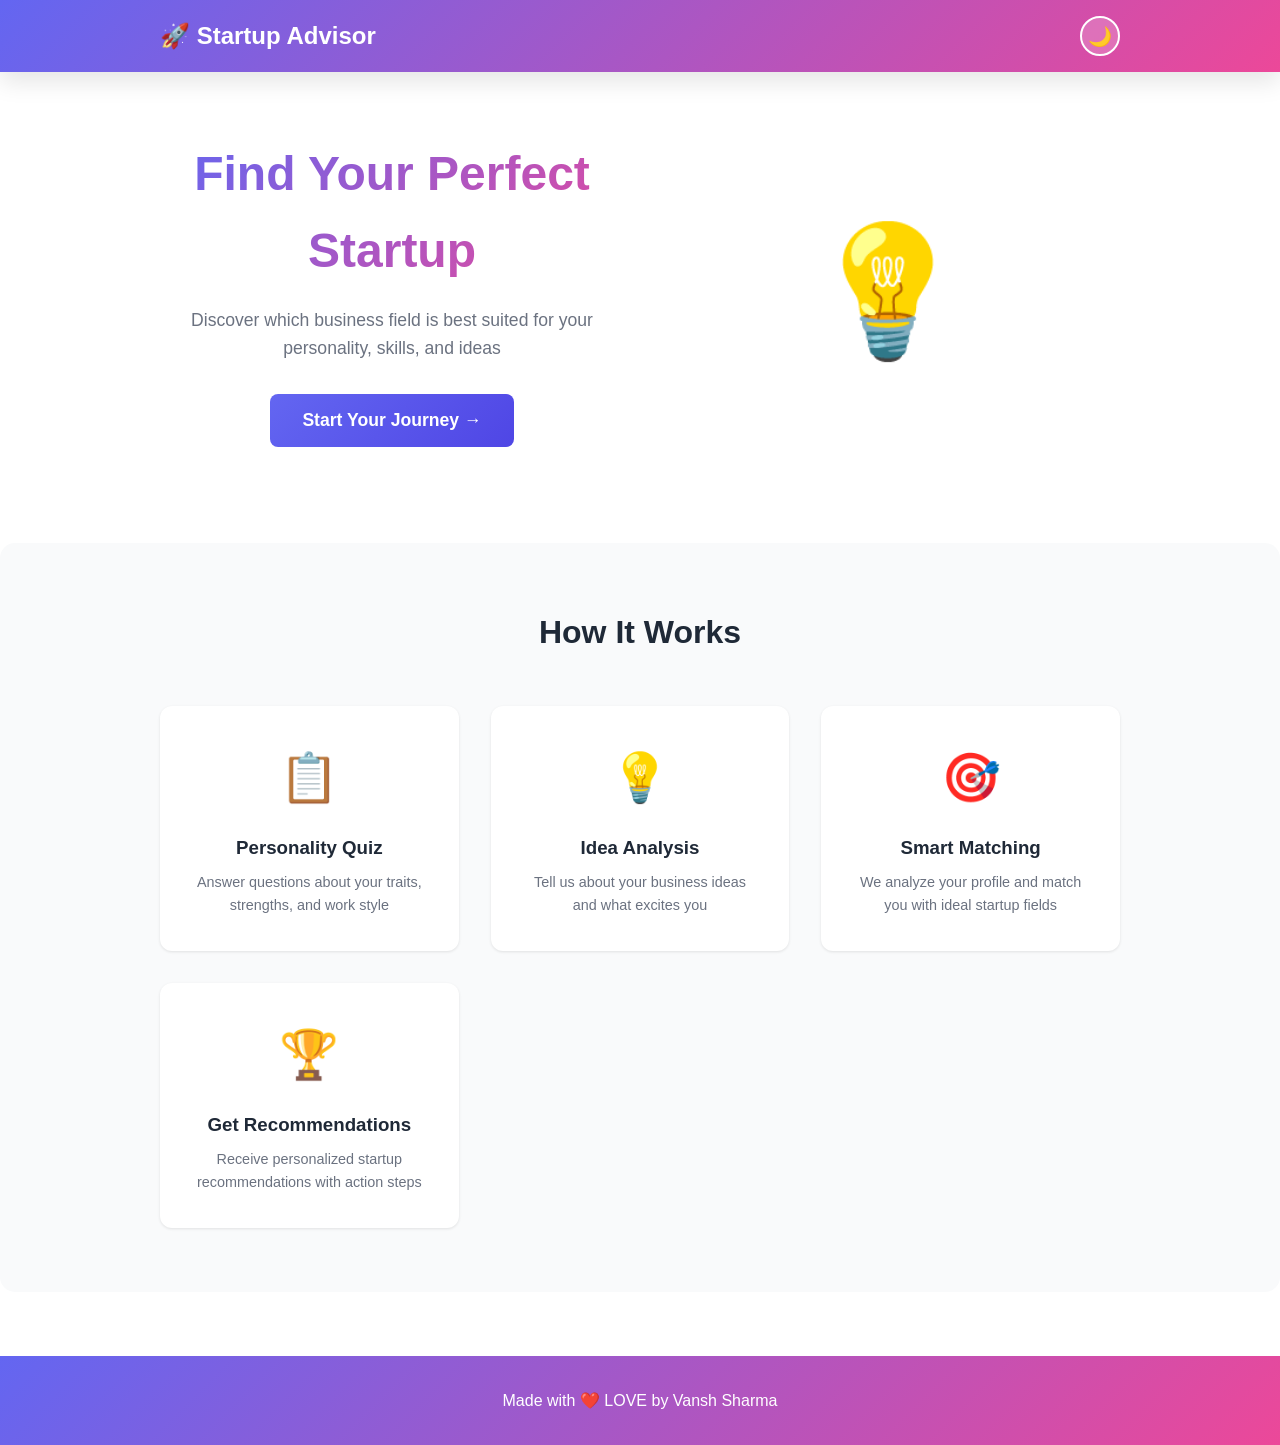
==== index.html @ a03600f8 "Initial commit: Startup Advisor - AI-powered startup field recommendation platform" ====
<!DOCTYPE html>
<html lang="en">
<head>
    <meta charset="UTF-8">
    <meta name="viewport" content="width=device-width, initial-scale=1.0">
    <title>Startup Advisor - Find Your Perfect Business</title>
    <link rel="stylesheet" href="styles.css">
</head>
<body>
    <!-- Navigation -->
    <nav class="navbar">
        <div class="container">
            <div class="logo">🚀 Startup Advisor</div>
            <button class="theme-toggle" id="themeToggle" title="Toggle Dark Mode">🌙</button>
        </div>
    </nav>

    <!-- Landing Page -->
    <div id="landingPage" class="page active">
        <section class="hero">
            <div class="container">
                <div class="hero-content">
                    <h1>Find Your Perfect Startup</h1>
                    <p>Discover which business field is best suited for your personality, skills, and ideas</p>
                    <button class="btn btn-primary btn-lg" id="startBtn">Start Your Journey →</button>
                </div>
                <div class="hero-illustration">
                    💡
                </div>
            </div>
        </section>

        <section class="features">
            <div class="container">
                <h2>How It Works</h2>
                <div class="features-grid">
                    <div class="feature-card">
                        <div class="feature-icon">📋</div>
                        <h3>Personality Quiz</h3>
                        <p>Answer questions about your traits, strengths, and work style</p>
                    </div>
                    <div class="feature-card">
                        <div class="feature-icon">💡</div>
                        <h3>Idea Analysis</h3>
                        <p>Tell us about your business ideas and what excites you</p>
                    </div>
                    <div class="feature-card">
                        <div class="feature-icon">🎯</div>
                        <h3>Smart Matching</h3>
                        <p>We analyze your profile and match you with ideal startup fields</p>
                    </div>
                    <div class="feature-card">
                        <div class="feature-icon">🏆</div>
                        <h3>Get Recommendations</h3>
                        <p>Receive personalized startup recommendations with action steps</p>
                    </div>
                </div>
            </div>
        </section>
    </div>

    <!-- Quiz Page -->
    <div id="quizPage" class="page">
        <div class="container">
            <div class="quiz-header">
                <h2>Let's Find Your Perfect Startup!</h2>
                <div class="progress-bar">
                    <div class="progress-fill" id="progressFill"></div>
                </div>
                <p id="stepIndicator" class="step-indicator">Step 1 of 4</p>
            </div>

            <!-- Step 1: Personal Info -->
            <div class="quiz-step active" id="step1">
                <h3>Let's Start With You</h3>
                <div class="form-group">
                    <label>What's your name?</label>
                    <input type="text" id="name" placeholder="Your name" class="input-field">
                </div>
                <div class="form-group">
                    <label>What's your age range?</label>
                    <div class="radio-group">
                        <label class="radio-label"><input type="radio" name="ageRange" value="18-25"> 18-25</label>
                        <label class="radio-label"><input type="radio" name="ageRange" value="26-35"> 26-35</label>
                        <label class="radio-label"><input type="radio" name="ageRange" value="36-50"> 36-50</label>
                        <label class="radio-label"><input type="radio" name="ageRange" value="50+"> 50+</label>
                    </div>
                </div>
                <button class="btn btn-primary" onclick="nextStep(2)">Continue →</button>
            </div>

            <!-- Step 2: Personality -->
            <div class="quiz-step" id="step2">
                <h3>Your Personality Traits</h3>
                <div class="form-group">
                    <label>What's your strongest trait?</label>
                    <div class="checkbox-group">
                        <label class="checkbox-label"><input type="checkbox" class="trait" value="Leadership"> Leadership</label>
                        <label class="checkbox-label"><input type="checkbox" class="trait" value="Creativity"> Creativity</label>
                        <label class="checkbox-label"><input type="checkbox" class="trait" value="Analytical"> Analytical Thinking</label>
                        <label class="checkbox-label"><input type="checkbox" class="trait" value="Communication"> Communication</label>
                        <label class="checkbox-label"><input type="checkbox" class="trait" value="Problem-solving"> Problem-solving</label>
                        <label class="checkbox-label"><input type="checkbox" class="trait" value="Technical"> Technical Skills</label>
                    </div>
                </div>
                <div class="form-group">
                    <label>What motivates you most?</label>
                    <select class="select-field" id="motivation">
                        <option value="">Select...</option>
                        <option value="Money">Making Money</option>
                        <option value="Impact">Making a Social Impact</option>
                        <option value="Innovation">Innovation & Technology</option>
                        <option value="Freedom">Freedom & Independence</option>
                        <option value="Helping">Helping Others</option>
                        <option value="Recognition">Recognition & Fame</option>
                    </select>
                </div>
                <div class="button-group">
                    <button class="btn btn-secondary" onclick="prevStep(1)">← Back</button>
                    <button class="btn btn-primary" onclick="nextStep(3)">Continue →</button>
                </div>
            </div>

            <!-- Step 3: Work Style -->
            <div class="quiz-step" id="step3">
                <h3>Your Work Style</h3>
                <div class="form-group">
                    <label>How do you prefer to work?</label>
                    <div class="radio-group">
                        <label class="radio-label"><input type="radio" name="workStyle" value="Team"> In a team with collaboration</label>
                        <label class="radio-label"><input type="radio" name="workStyle" value="Independent"> Independently</label>
                        <label class="radio-label"><input type="radio" name="workStyle" value="Both"> Mix of both</label>
                    </div>
                </div>
                <div class="form-group">
                    <label>How much risk are you willing to take?</label>
                    <input type="range" min="1" max="10" value="5" class="slider" id="riskTolerance">
                    <div class="slider-labels">
                        <span>Low Risk</span>
                        <span id="riskValue">5</span>
                        <span>High Risk</span>
                    </div>
                </div>
                <div class="form-group">
                    <label>What's your experience level?</label>
                    <select class="select-field" id="experience">
                        <option value="">Select...</option>
                        <option value="None">Beginner - No experience</option>
                        <option value="Some">Some experience (1-3 years)</option>
                        <option value="Good">Good experience (3-5 years)</option>
                        <option value="Expert">Expert (5+ years)</option>
                    </select>
                </div>
                <div class="button-group">
                    <button class="btn btn-secondary" onclick="prevStep(2)">← Back</button>
                    <button class="btn btn-primary" onclick="nextStep(4)">Continue →</button>
                </div>
            </div>

            <!-- Step 4: Ideas & Interests -->
            <div class="quiz-step" id="step4">
                <h3>Your Ideas & Interests</h3>
                <div class="form-group">
                    <label>What industries interest you? (Select multiple)</label>
                    <div class="checkbox-group">
                        <label class="checkbox-label"><input type="checkbox" class="interest" value="Tech"> Technology</label>
                        <label class="checkbox-label"><input type="checkbox" class="interest" value="Health"> Health & Wellness</label>
                        <label class="checkbox-label"><input type="checkbox" class="interest" value="Education"> Education</label>
                        <label class="checkbox-label"><input type="checkbox" class="interest" value="Ecommerce"> E-commerce</label>
                        <label class="checkbox-label"><input type="checkbox" class="interest" value="Finance"> Finance & Crypto</label>
                        <label class="checkbox-label"><input type="checkbox" class="interest" value="Social"> Social Media</label>
                        <label class="checkbox-label"><input type="checkbox" class="interest" value="Creative"> Creative Services</label>
                        <label class="checkbox-label"><input type="checkbox" class="interest" value="Consulting"> Consulting</label>
                    </div>
                </div>
                <div class="form-group">
                    <label>Do you have a startup idea in mind?</label>
                    <textarea id="ideaDescription" class="textarea-field" placeholder="Describe your business idea (optional)..."></textarea>
                </div>
                <div class="button-group">
                    <button class="btn btn-secondary" onclick="prevStep(3)">← Back</button>
                    <button class="btn btn-primary btn-lg" onclick="submitQuiz()">Get My Recommendations! 🚀</button>
                </div>
            </div>
        </div>
    </div>

    <!-- Results Page -->
    <div id="resultsPage" class="page">
        <div class="container">
            <button class="btn btn-secondary" onclick="restartQuiz()" style="margin-bottom: 2rem;">← Start Over</button>
            
            <div class="results-header">
                <h1>Your Startup Profile</h1>
                <p id="welcomeMessage"></p>
            </div>

            <!-- Profile Summary -->
            <section class="results-section">
                <h2>📊 Your Profile</h2>
                <div class="profile-summary" id="profileSummary"></div>
            </section>

            <!-- Top Recommendations -->
            <section class="results-section">
                <h2>🎯 Top Startup Recommendations</h2>
                <div class="recommendations" id="recommendations"></div>
            </section>

            <!-- Action Plan -->
            <section class="results-section">
                <h2>🗺️ Your Action Plan</h2>
                <div class="action-plan" id="actionPlan"></div>
            </section>

            <!-- Resources -->
            <section class="results-section">
                <h2>📚 Next Steps</h2>
                <div class="resources-grid">
                    <div class="resource-card">
                        <div class="resource-icon">📖</div>
                        <h3>Learn More</h3>
                        <p>Research your recommended fields in detail</p>
                    </div>
                    <div class="resource-card">
                        <div class="resource-icon">👥</div>
                        <h3>Network</h3>
                        <p>Connect with entrepreneurs in your field</p>
                    </div>
                    <div class="resource-card">
                        <div class="resource-icon">🎓</div>
                        <h3>Skill Up</h3>
                        <p>Take courses to strengthen your skills</p>
                    </div>
                    <div class="resource-card">
                        <div class="resource-icon">💼</div>
                        <h3>Build MVP</h3>
                        <p>Create a minimum viable product to test your idea</p>
                    </div>
                </div>
            </section>
        </div>
    </div>

    <!-- Footer -->
    <footer class="footer">
        <p>Made with ❤️ LOVE by Vansh Sharma</p>
    </footer>

    <script src="script.js"></script>
</body>
</html>
---- styles.css ----
/* Root Variables */
:root {
    --primary-color: #6366f1;
    --primary-dark: #4f46e5;
    --secondary-color: #ec4899;
    --success-color: #10b981;
    --warning-color: #f59e0b;
    --danger-color: #ef4444;
    
    --bg-color: #ffffff;
    --text-color: #1f2937;
    --text-light: #6b7280;
    --card-bg: #f9fafb;
    --border-color: #e5e7eb;
    
    --shadow: 0 1px 3px rgba(0, 0, 0, 0.1);
    --shadow-md: 0 4px 6px rgba(0, 0, 0, 0.1);
    --shadow-lg: 0 10px 25px rgba(0, 0, 0, 0.1);
}

body.dark-mode {
    --bg-color: #111827;
    --text-color: #f3f4f6;
    --text-light: #d1d5db;
    --card-bg: #1f2937;
    --border-color: #374151;
}

/* Global Styles */
* {
    margin: 0;
    padding: 0;
    box-sizing: border-box;
}

html {
    scroll-behavior: smooth;
}

body {
    font-family: 'Segoe UI', Tahoma, Geneva, Verdana, sans-serif;
    background-color: var(--bg-color);
    color: var(--text-color);
    line-height: 1.6;
    transition: all 0.3s ease;
}

.container {
    max-width: 1000px;
    margin: 0 auto;
    padding: 0 20px;
}

/* Navigation */
.navbar {
    background: linear-gradient(135deg, var(--primary-color), var(--secondary-color));
    padding: 1rem 0;
    position: sticky;
    top: 0;
    z-index: 100;
    box-shadow: var(--shadow-lg);
}

.navbar .container {
    display: flex;
    justify-content: space-between;
    align-items: center;
}

.logo {
    font-size: 1.5rem;
    font-weight: bold;
    color: white;
    display: flex;
    align-items: center;
    gap: 0.5rem;
}

.theme-toggle {
    background: rgba(255, 255, 255, 0.2);
    border: 2px solid white;
    color: white;
    width: 40px;
    height: 40px;
    border-radius: 50%;
    cursor: pointer;
    font-size: 1.2rem;
    transition: all 0.3s ease;
}

.theme-toggle:hover {
    background: rgba(255, 255, 255, 0.3);
    transform: scale(1.1);
}

/* Pages */
.page {
    display: none;
    opacity: 0;
    animation: fadeIn 0.5s ease;
}

.page.active {
    display: block;
    opacity: 1;
}

@keyframes fadeIn {
    from {
        opacity: 0;
        transform: translateY(10px);
    }
    to {
        opacity: 1;
        transform: translateY(0);
    }
}

/* Hero Section */
.hero {
    padding: 4rem 0;
    text-align: center;
}

.hero .container {
    display: grid;
    grid-template-columns: 1fr 1fr;
    gap: 2rem;
    align-items: center;
}

.hero-content h1 {
    font-size: 3rem;
    margin-bottom: 1rem;
    background: linear-gradient(135deg, var(--primary-color), var(--secondary-color));
    -webkit-background-clip: text;
    -webkit-text-fill-color: transparent;
    background-clip: text;
}

.hero-content p {
    font-size: 1.1rem;
    color: var(--text-light);
    margin-bottom: 2rem;
}

.hero-illustration {
    font-size: 8rem;
    animation: float 3s ease-in-out infinite;
}

@keyframes float {
    0%, 100% {
        transform: translateY(0px);
    }
    50% {
        transform: translateY(-20px);
    }
}

/* Features */
.features {
    padding: 4rem 0;
    background: var(--card-bg);
    border-radius: 15px;
    margin-top: 2rem;
}

.features h2 {
    text-align: center;
    font-size: 2rem;
    margin-bottom: 3rem;
    color: var(--text-color);
}

.features-grid {
    display: grid;
    grid-template-columns: repeat(auto-fit, minmax(250px, 1fr));
    gap: 2rem;
}

.feature-card {
    background: var(--bg-color);
    padding: 2rem;
    border-radius: 12px;
    text-align: center;
    box-shadow: var(--shadow);
    transition: all 0.3s ease;
    border: 2px solid transparent;
}

.feature-card:hover {
    transform: translateY(-5px);
    box-shadow: var(--shadow-lg);
    border-color: var(--primary-color);
}

.feature-icon {
    font-size: 3rem;
    margin-bottom: 1rem;
}

.feature-card h3 {
    margin-bottom: 0.5rem;
    color: var(--text-color);
}

.feature-card p {
    color: var(--text-light);
    font-size: 0.9rem;
}

/* Buttons */
.btn {
    padding: 0.75rem 1.5rem;
    border: none;
    border-radius: 8px;
    font-size: 1rem;
    font-weight: 600;
    cursor: pointer;
    transition: all 0.3s ease;
    text-decoration: none;
    display: inline-block;
}

.btn-primary {
    background: linear-gradient(135deg, var(--primary-color), var(--primary-dark));
    color: white;
}

.btn-primary:hover {
    transform: translateY(-2px);
    box-shadow: var(--shadow-lg);
}

.btn-secondary {
    background: var(--card-bg);
    color: var(--text-color);
    border: 2px solid var(--border-color);
}

.btn-secondary:hover {
    border-color: var(--primary-color);
    background: var(--primary-color);
    color: white;
}

.btn-lg {
    padding: 1rem 2rem;
    font-size: 1.1rem;
}

.button-group {
    display: flex;
    gap: 1rem;
    margin-top: 2rem;
    justify-content: center;
}

/* Quiz Section */
.quiz-header {
    text-align: center;
    margin: 3rem 0;
}

.quiz-header h2 {
    font-size: 2rem;
    margin-bottom: 1rem;
}

.progress-bar {
    width: 100%;
    height: 8px;
    background: var(--border-color);
    border-radius: 10px;
    overflow: hidden;
    margin: 1rem 0;
}

.progress-fill {
    height: 100%;
    background: linear-gradient(90deg, var(--primary-color), var(--secondary-color));
    width: 0%;
    transition: width 0.3s ease;
}

.step-indicator {
    color: var(--text-light);
    font-size: 0.9rem;
}

.quiz-step {
    display: none;
    animation: slideIn 0.5s ease;
    background: var(--card-bg);
    padding: 2rem;
    border-radius: 12px;
    margin-bottom: 2rem;
}

.quiz-step.active {
    display: block;
}

@keyframes slideIn {
    from {
        opacity: 0;
        transform: translateX(20px);
    }
    to {
        opacity: 1;
        transform: translateX(0);
    }
}

.quiz-step h3 {
    font-size: 1.5rem;
    margin-bottom: 2rem;
    color: var(--text-color);
}

/* Form Elements */
.form-group {
    margin-bottom: 2rem;
}

.form-group label {
    display: block;
    margin-bottom: 0.8rem;
    font-weight: 600;
    color: var(--text-color);
}

.input-field,
.select-field,
.textarea-field {
    width: 100%;
    padding: 0.8rem;
    border: 2px solid var(--border-color);
    border-radius: 8px;
    font-size: 1rem;
    background: var(--bg-color);
    color: var(--text-color);
    transition: border-color 0.3s ease;
    font-family: inherit;
}

.input-field:focus,
.select-field:focus,
.textarea-field:focus {
    outline: none;
    border-color: var(--primary-color);
    box-shadow: 0 0 0 3px rgba(99, 102, 241, 0.1);
}

.textarea-field {
    min-height: 120px;
    resize: vertical;
}

.radio-group,
.checkbox-group {
    display: flex;
    flex-direction: column;
    gap: 1rem;
}

.radio-label,
.checkbox-label {
    display: flex;
    align-items: center;
    gap: 0.8rem;
    cursor: pointer;
    padding: 0.8rem;
    border-radius: 8px;
    transition: all 0.3s ease;
}

.radio-label:hover,
.checkbox-label:hover {
    background: rgba(99, 102, 241, 0.1);
}

.radio-label input,
.checkbox-label input {
    cursor: pointer;
    width: 18px;
    height: 18px;
}

.slider {
    width: 100%;
    height: 6px;
    border-radius: 5px;
    background: var(--border-color);
    outline: none;
    -webkit-appearance: none;
}

.slider::-webkit-slider-thumb {
    -webkit-appearance: none;
    appearance: none;
    width: 24px;
    height: 24px;
    border-radius: 50%;
    background: var(--primary-color);
    cursor: pointer;
    transition: all 0.3s ease;
}

.slider::-webkit-slider-thumb:hover {
    transform: scale(1.2);
    box-shadow: 0 0 0 8px rgba(99, 102, 241, 0.2);
}

.slider::-moz-range-thumb {
    width: 24px;
    height: 24px;
    border-radius: 50%;
    background: var(--primary-color);
    cursor: pointer;
    border: none;
    transition: all 0.3s ease;
}

.slider::-moz-range-thumb:hover {
    transform: scale(1.2);
}

.slider-labels {
    display: flex;
    justify-content: space-between;
    margin-top: 0.5rem;
    font-size: 0.9rem;
    color: var(--text-light);
}

/* Results Section */
.results-header {
    text-align: center;
    margin: 2rem 0 3rem;
    animation: slideUp 0.6s ease;
}

@keyframes slideUp {
    from {
        opacity: 0;
        transform: translateY(30px);
    }
    to {
        opacity: 1;
        transform: translateY(0);
    }
}

.results-header h1 {
    font-size: 2.5rem;
    margin-bottom: 0.5rem;
}

#welcomeMessage {
    font-size: 1.1rem;
    color: var(--text-light);
}

.results-section {
    margin-bottom: 3rem;
    animation: slideUp 0.6s ease;
}

.results-section h2 {
    font-size: 1.8rem;
    margin-bottom: 1.5rem;
    color: var(--text-color);
    border-bottom: 2px solid var(--primary-color);
    padding-bottom: 0.5rem;
}

/* Profile Summary */
.profile-summary {
    display: grid;
    grid-template-columns: repeat(auto-fit, minmax(200px, 1fr));
    gap: 1rem;
}

.summary-item {
    background: var(--card-bg);
    padding: 1.5rem;
    border-radius: 8px;
    border-left: 4px solid var(--primary-color);
}

.summary-label {
    font-size: 0.9rem;
    color: var(--text-light);
    text-transform: uppercase;
    letter-spacing: 0.5px;
}

.summary-value {
    font-size: 1.2rem;
    font-weight: 600;
    color: var(--text-color);
    margin-top: 0.5rem;
}

/* Recommendations */
.recommendations {
    display: grid;
    grid-template-columns: repeat(auto-fit, minmax(300px, 1fr));
    gap: 2rem;
}

.recommendation-card {
    background: var(--card-bg);
    padding: 2rem;
    border-radius: 12px;
    border-top: 4px solid var(--primary-color);
    box-shadow: var(--shadow);
    transition: all 0.3s ease;
}

.recommendation-card:hover {
    transform: translateY(-5px);
    box-shadow: var(--shadow-lg);
}

.recommendation-rank {
    display: inline-block;
    background: linear-gradient(135deg, var(--primary-color), var(--secondary-color));
    color: white;
    width: 40px;
    height: 40px;
    border-radius: 50%;
    display: flex;
    align-items: center;
    justify-content: center;
    font-weight: bold;
    margin-bottom: 1rem;
    font-size: 1.2rem;
}

.recommendation-card h3 {
    font-size: 1.3rem;
    margin-bottom: 0.8rem;
    color: var(--text-color);
}

.recommendation-card p {
    color: var(--text-light);
    margin-bottom: 1rem;
}

.match-score {
    display: inline-block;
    background: var(--success-color);
    color: white;
    padding: 0.4rem 0.8rem;
    border-radius: 6px;
    font-size: 0.9rem;
    font-weight: 600;
}

.reasons-list {
    margin-top: 1rem;
    padding: 1rem;
    background: rgba(99, 102, 241, 0.05);
    border-radius: 8px;
}

.reasons-list h4 {
    font-size: 0.9rem;
    color: var(--text-color);
    margin-bottom: 0.5rem;
}

.reasons-list ul {
    list-style: none;
    font-size: 0.9rem;
    color: var(--text-light);
}

.reasons-list li {
    padding: 0.3rem 0;
    padding-left: 1.5rem;
    position: relative;
}

.reasons-list li:before {
    content: "✓";
    position: absolute;
    left: 0;
    color: var(--success-color);
    font-weight: bold;
}

/* Action Plan */
.action-plan {
    display: grid;
    grid-template-columns: repeat(auto-fit, minmax(280px, 1fr));
    gap: 1.5rem;
}

.action-item {
    background: var(--card-bg);
    padding: 1.5rem;
    border-radius: 8px;
    border-left: 4px solid var(--warning-color);
}

.action-step {
    display: flex;
    gap: 1rem;
    margin-bottom: 1rem;
}

.step-number {
    background: var(--primary-color);
    color: white;
    width: 30px;
    height: 30px;
    border-radius: 50%;
    display: flex;
    align-items: center;
    justify-content: center;
    font-weight: bold;
    flex-shrink: 0;
}

.step-content h4 {
    font-weight: 600;
    margin-bottom: 0.3rem;
}

.step-content p {
    color: var(--text-light);
    font-size: 0.9rem;
}

/* Resources Grid */
.resources-grid {
    display: grid;
    grid-template-columns: repeat(auto-fit, minmax(200px, 1fr));
    gap: 1.5rem;
}

.resource-card {
    background: var(--card-bg);
    padding: 1.5rem;
    border-radius: 12px;
    text-align: center;
    transition: all 0.3s ease;
    border: 2px solid var(--border-color);
}

.resource-card:hover {
    border-color: var(--primary-color);
    transform: translateY(-3px);
}

.resource-icon {
    font-size: 2.5rem;
    margin-bottom: 1rem;
}

.resource-card h3 {
    font-size: 1.1rem;
    margin-bottom: 0.5rem;
}

.resource-card p {
    color: var(--text-light);
    font-size: 0.9rem;
}

/* Footer */
.footer {
    background: linear-gradient(135deg, var(--primary-color), var(--secondary-color));
    color: white;
    text-align: center;
    padding: 2rem;
    margin-top: 4rem;
}

/* Responsive */
@media (max-width: 768px) {
    .hero .container {
        grid-template-columns: 1fr;
    }

    .hero-content h1 {
        font-size: 2rem;
    }

    .button-group {
        flex-direction: column;
    }

    .quiz-step {
        padding: 1.5rem;
    }

    .recommendations,
    .resources-grid,
    .action-plan {
        grid-template-columns: 1fr;
    }
}
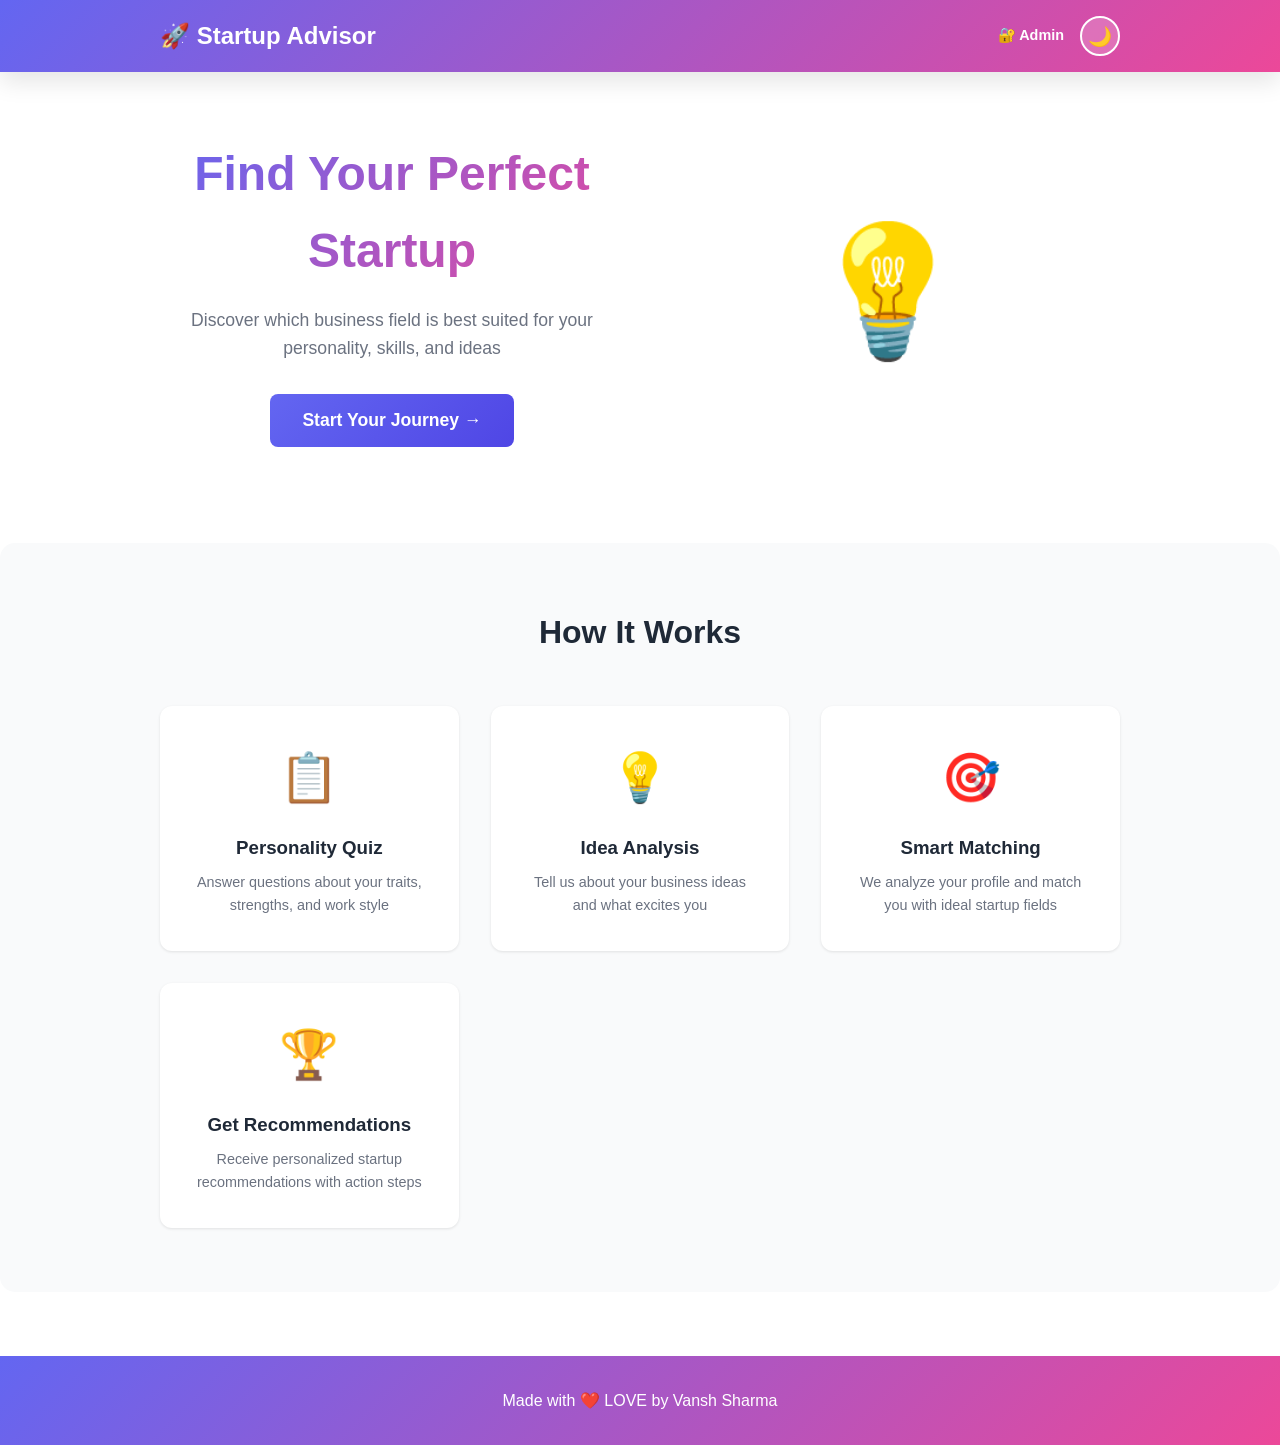
==== commit 6d010aae: "Add complete admin panel with field management, settings, and dashboard" ====
--- a/index.html
+++ b/index.html
@@ -9,9 +9,12 @@
 <body>
     <!-- Navigation -->
     <nav class="navbar">
-        <div class="container">
+        <div class="container" style="display: flex; justify-content: space-between; align-items: center;">
             <div class="logo">🚀 Startup Advisor</div>
-            <button class="theme-toggle" id="themeToggle" title="Toggle Dark Mode">🌙</button>
+            <div style="display: flex; gap: 1rem; align-items: center;">
+                <a href="admin.html" style="color: white; text-decoration: none; font-weight: 600; font-size: 0.9rem;">🔐 Admin</a>
+                <button class="theme-toggle" id="themeToggle" title="Toggle Dark Mode">🌙</button>
+            </div>
         </div>
     </nav>
 
